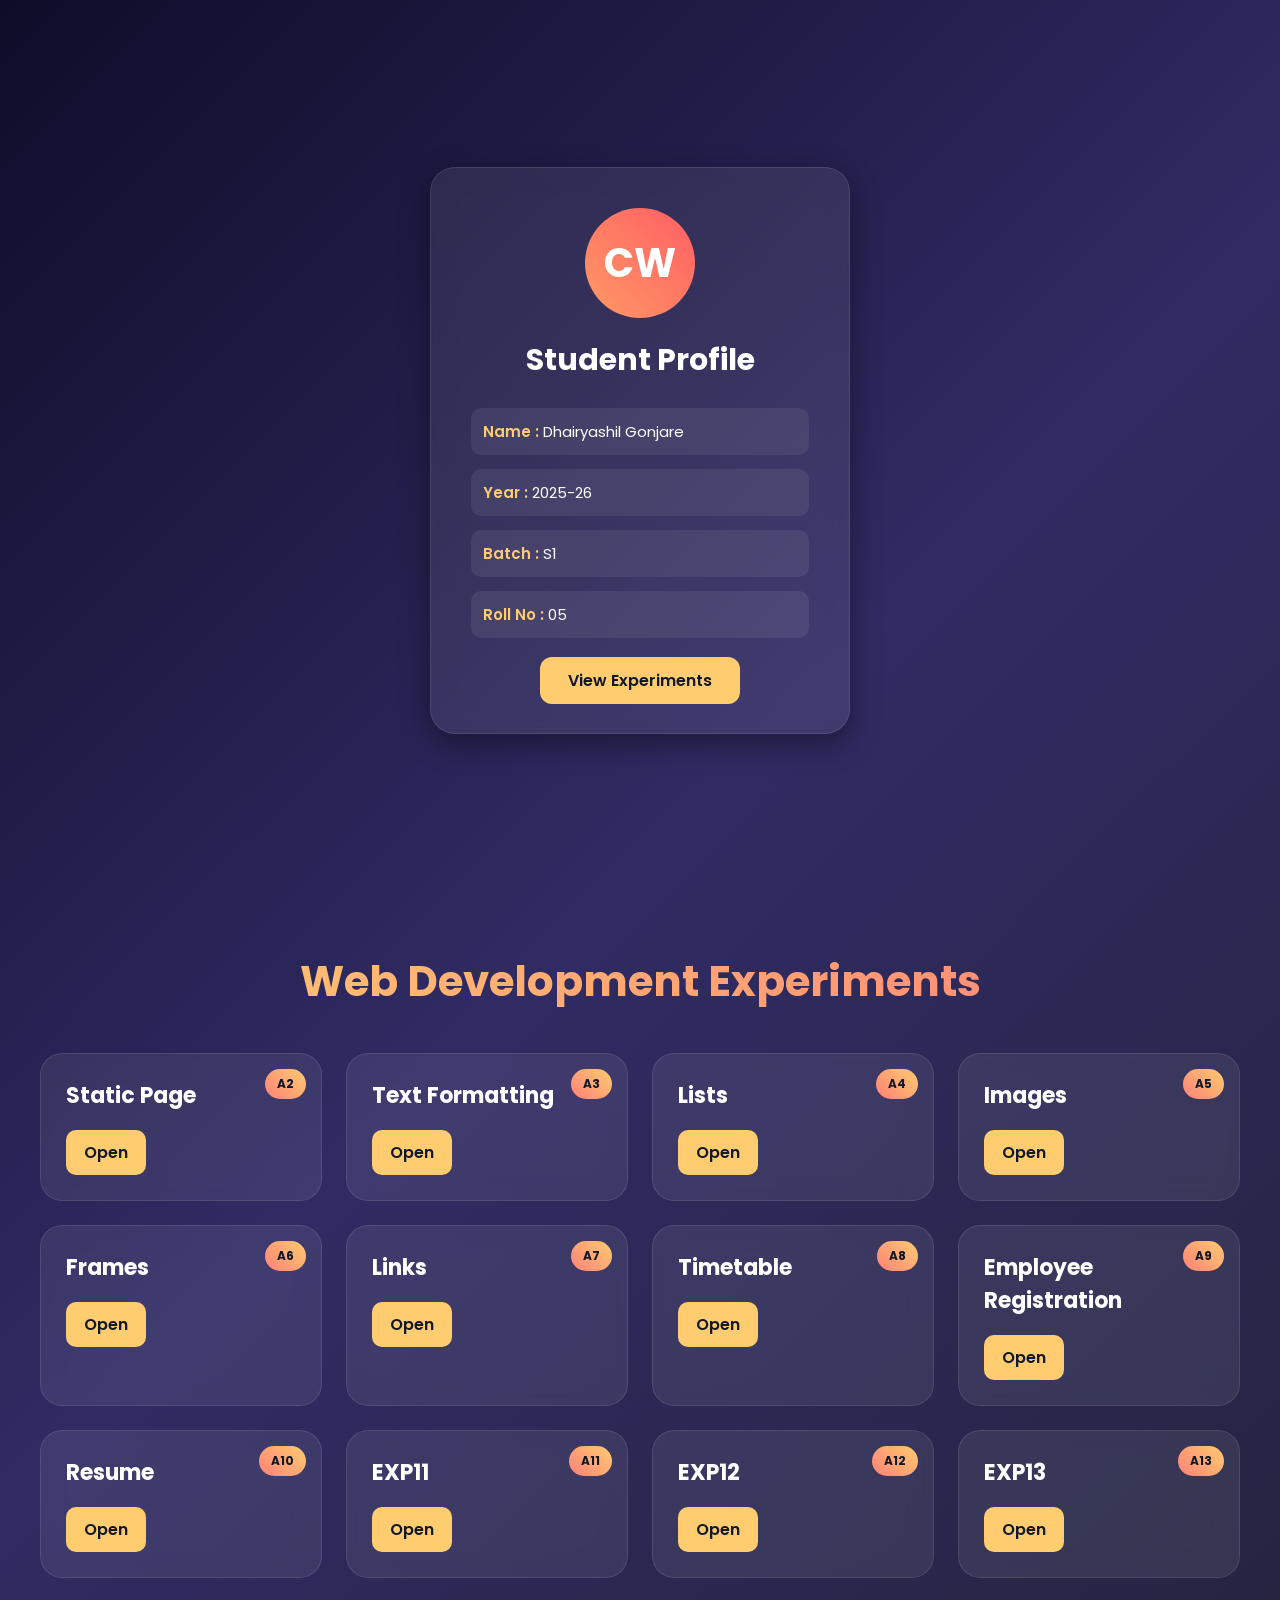
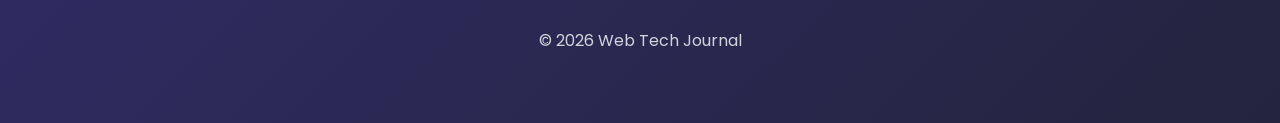
==== index.html @ 21516e17 "index.html" ====
<!DOCTYPE html>
<html lang="en">
<head>
<meta charset="UTF-8">
<meta name="viewport" content="width=device-width, initial-scale=1.0">
<title>Student Web Journal</title>

<link href="https://fonts.googleapis.com/css2?family=Poppins:wght@300;400;500;600;700&display=swap" rel="stylesheet">

<style>

*{
    margin:0;
    padding:0;
    box-sizing:border-box;
    font-family:'Poppins',sans-serif;
}

body{
    background:linear-gradient(135deg,#0f0c29,#302b63,#24243e);
    color:white;
    min-height:100vh;
}

/* ========================= */
/* PROFILE SECTION */
/* ========================= */

.profile-section{
    min-height:100vh;
    display:flex;
    justify-content:center;
    align-items:center;
    padding:30px;
}

.profile-card{
    width:420px;
    background:rgba(255,255,255,0.08);
    backdrop-filter:blur(12px);
    border:1px solid rgba(255,255,255,0.1);
    border-radius:25px;
    padding:40px;
    text-align:center;
    box-shadow:0 10px 30px rgba(0,0,0,0.4);
}

.profile-img{
    width:110px;
    height:110px;
    border-radius:50%;
    background:linear-gradient(45deg,#ff9966,#ff5e62);
    margin:auto;
    margin-bottom:20px;
    display:flex;
    justify-content:center;
    align-items:center;
    font-size:40px;
    font-weight:bold;
}

.profile-card h1{
    font-size:30px;
    margin-bottom:10px;
}

.info{
    margin-top:25px;
    text-align:left;
}

.info p{
    margin:14px 0;
    padding:12px;
    background:rgba(255,255,255,0.07);
    border-radius:10px;
    font-size:15px;
}

.info span{
    color:#ffcc70;
    font-weight:600;
}

.scroll-btn{
    margin-top:30px;
}

.scroll-btn a{
    text-decoration:none;
    background:#ffcc70;
    color:#111827;
    padding:12px 28px;
    border-radius:12px;
    font-weight:600;
    transition:0.3s;
}

.scroll-btn a:hover{
    background:white;
}

/* ========================= */
/* EXPERIMENT SECTION */
/* ========================= */

.experiment-section{
    padding:50px 40px;
}

.header{
    text-align:center;
    margin-bottom:40px;
}

.header h1{
    font-size:42px;
    background:linear-gradient(to right,#ffcc70,#ff8177);
    -webkit-background-clip:text;
    -webkit-text-fill-color:transparent;
}

/* GRID */

.grid{
    display:grid;
    grid-template-columns:repeat(auto-fit,minmax(240px,1fr));
    gap:24px;
}

/* CARD */

.card{
    background:rgba(255,255,255,0.08);
    backdrop-filter:blur(12px);
    border:1px solid rgba(255,255,255,0.1);
    padding:25px;
    border-radius:22px;
    position:relative;
    transition:0.4s;
}

.card:hover{
    transform:translateY(-8px);
    border-color:#ffcc70;
    box-shadow:0 10px 25px rgba(0,0,0,0.35);
}

.tag{
    position:absolute;
    top:15px;
    right:15px;
    background:linear-gradient(45deg,#ff8177,#ffcc70);
    color:#111827;
    padding:6px 12px;
    border-radius:50px;
    font-size:12px;
    font-weight:700;
}

.card h3{
    margin-bottom:18px;
    font-size:22px;
}

.card a{
    text-decoration:none;
    background:#ffcc70;
    color:#111827;
    padding:10px 18px;
    border-radius:10px;
    display:inline-block;
    font-weight:600;
    transition:0.3s;
}

.card a:hover{
    background:white;
}

/* FOOTER */

.footer{
    text-align:center;
    margin-top:50px;
    color:#d1d5db;
    padding-bottom:20px;
}

/* RESPONSIVE */

@media(max-width:768px){

    .profile-card{
        width:100%;
    }

    .header h1{
        font-size:32px;
    }

    .experiment-section{
        padding:30px 20px;
    }

}

</style>
</head>

<body>

<!-- ========================= -->
<!-- PROFILE SECTION -->
<!-- ========================= -->

<section class="profile-section">

    <div class="profile-card">

        <div class="profile-img">
            CW
        </div>

        <h1>Student Profile</h1>

        <div class="info">
            <p><span>Name :</span> Dhairyashil Gonjare</p>
            <p><span>Year :</span> 2025-26</p>
            <p><span>Batch :</span> S1</p>
            <p><span>Roll No :</span> 05</p>
        </div>

        <div class="scroll-btn">
            <a href="#experiments">View Experiments</a>
        </div>

    </div>

</section>

<!-- ========================= -->
<!-- EXPERIMENT SECTION -->
<!-- ========================= -->

<section class="experiment-section" id="experiments">

    <div class="header">
        <h1>Web Development Experiments</h1>
    </div>

    <div class="grid">

        <div class="card">
            <span class="tag">A2</span>
            <h3>Static Page</h3>
            <a href="assignment2.html">Open</a>
        </div>

        <div class="card">
            <span class="tag">A3</span>
            <h3>Text Formatting</h3>
            <a href="assignment3.html">Open</a>
        </div>

        <div class="card">
            <span class="tag">A4</span>
            <h3>Lists</h3>
            <a href="assignment4.html">Open</a>
        </div>

        <div class="card">
            <span class="tag">A5</span>
            <h3>Images</h3>
            <a href="assignment35.html">Open</a>
        </div>

        <div class="card">
            <span class="tag">A6</span>
            <h3>Frames</h3>
            <a href="assignment6.html">Open</a>
        </div>

        <div class="card">
            <span class="tag">A7</span>
            <h3>Links</h3>
            <a href="assignment7.html">Open</a>
        </div>

        <div class="card">
            <span class="tag">A8</span>
            <h3>Timetable</h3>
            <a href="assignment8.html">Open</a>
        </div>

        <div class="card">
            <span class="tag">A9</span>
            <h3>Employee Registration</h3>
            <a href="assignment9.html">Open</a>
        </div>

        <div class="card">
            <span class="tag">A10</span>
            <h3>Resume</h3>
            <a href="10resume.html">Open</a>
        </div>

        <div class="card">
            <span class="tag">A11</span>
            <h3>EXP11</h3>
            <a href="EXP11/assignment11.xml">Open</a>
        </div>

        <div class="card">
            <span class="tag">A12</span>
            <h3>EXP12</h3>
            <a href="EXP12/booklibrary.xml">Open</a>
        </div>

        <div class="card">
            <span class="tag">A13</span>
            <h3>EXP13</h3>
            <a href="EXP13/Exp13/examrecords.xml">Open</a>
        </div>

    </div>

    <div class="footer">
        © 2026 Web Tech Journal
    </div>

</section>

</body>
</html>
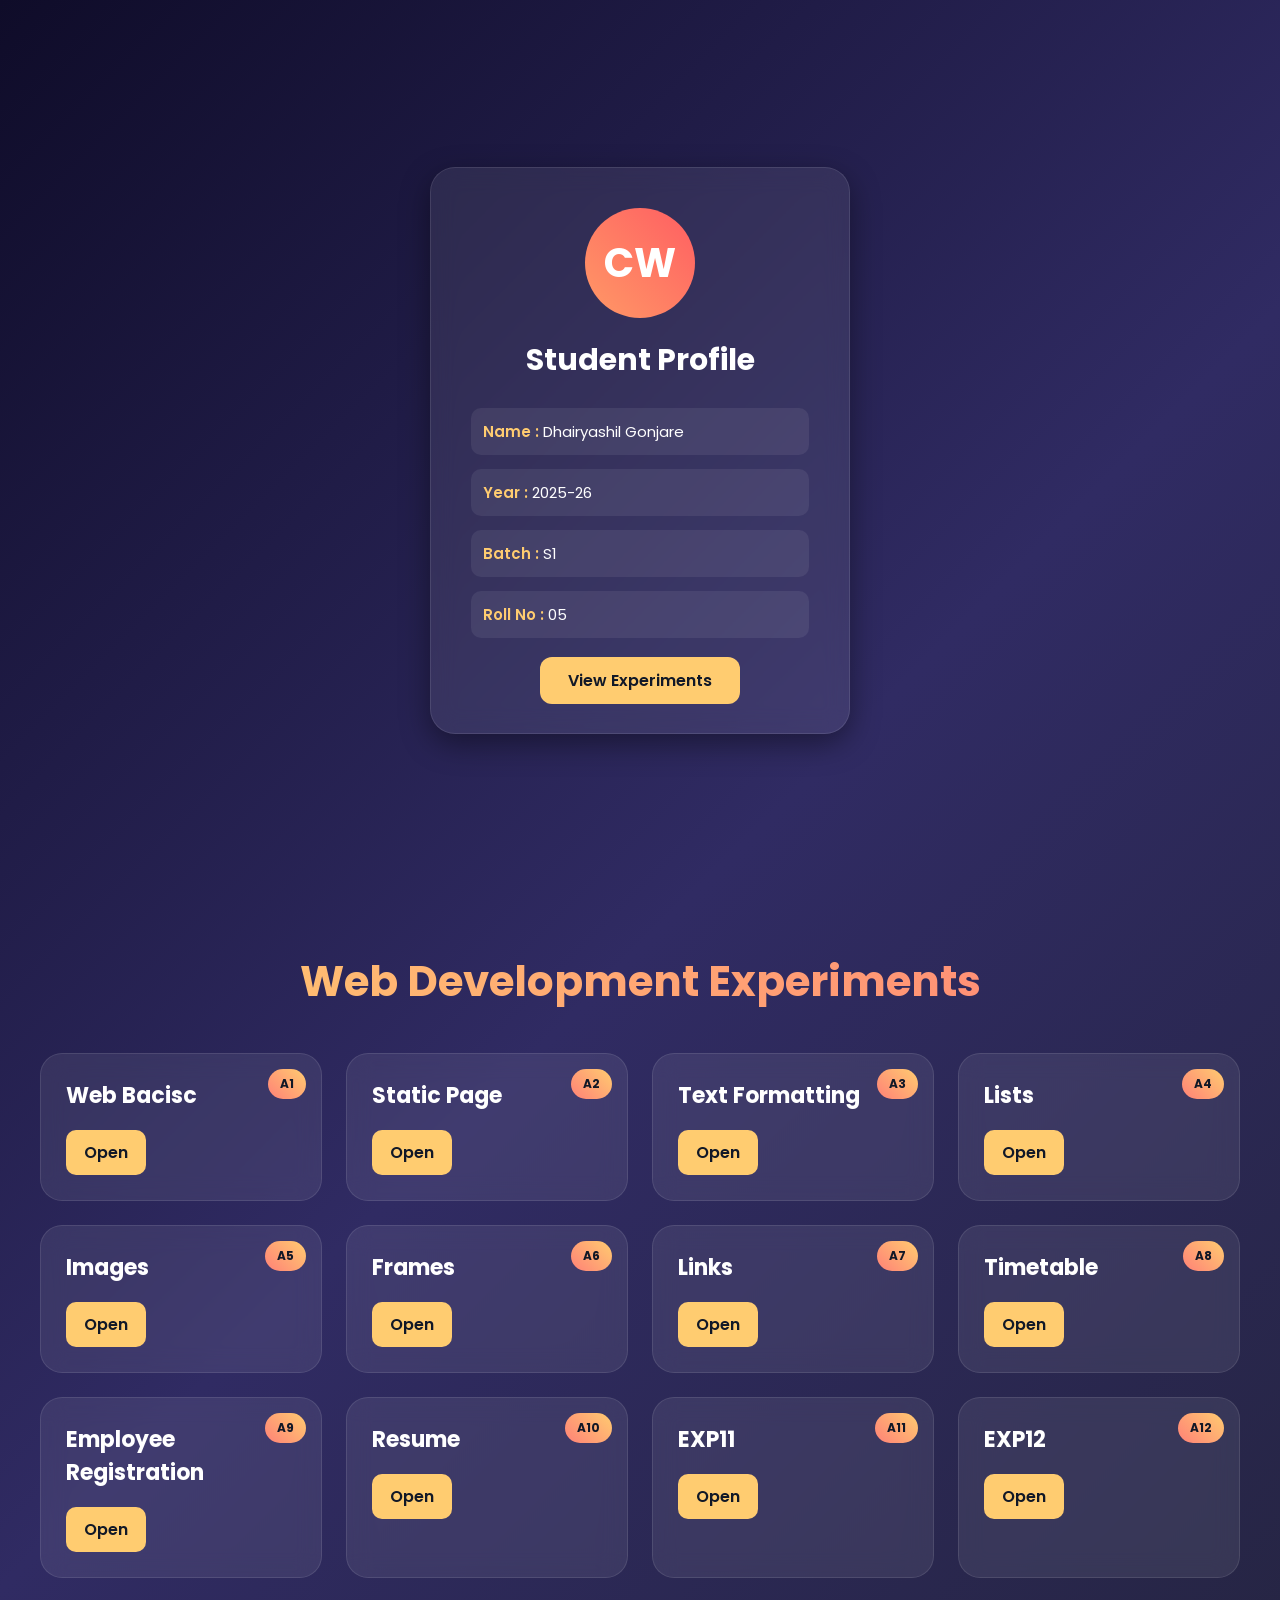
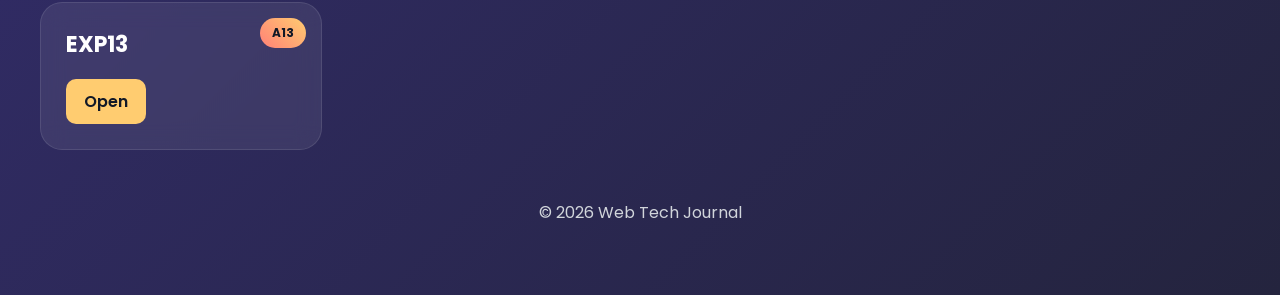
==== commit 00ed7eac: "Add card for Web Basics assignment" ====
--- a/index.html
+++ b/index.html
@@ -252,6 +252,12 @@
     <div class="grid">
 
         <div class="card">
+            <span class="tag">A1</span>
+            <h3>Web Bacisc</h3>
+            <a href="assignment1.html">Open</a>
+        </div>
+        
+        <div class="card">
             <span class="tag">A2</span>
             <h3>Static Page</h3>
             <a href="assignment2.html">Open</a>
@@ -320,7 +326,7 @@
         <div class="card">
             <span class="tag">A13</span>
             <h3>EXP13</h3>
-            <a href="EXP13/Exp13/examrecords.xml">Open</a>
+            <a href="EXP13/examrecords.xml">Open</a>
         </div>
 
     </div>
